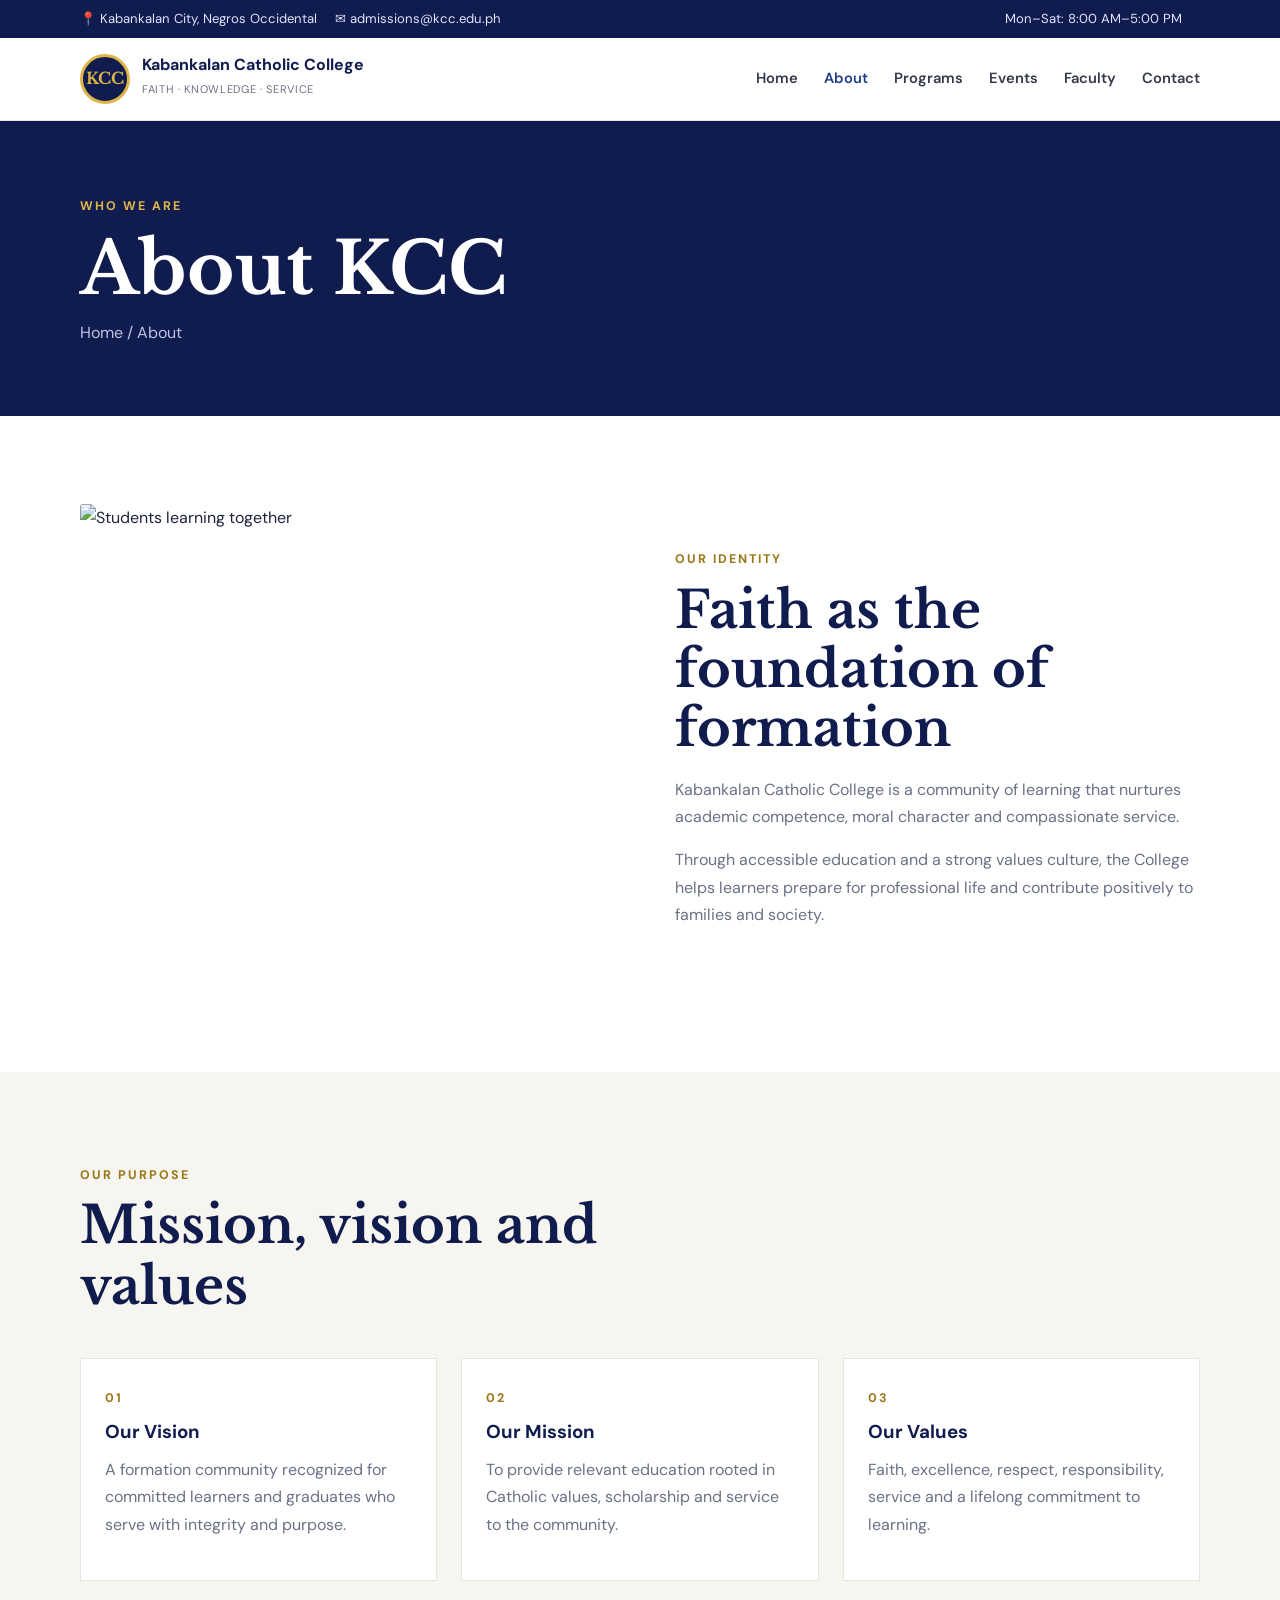
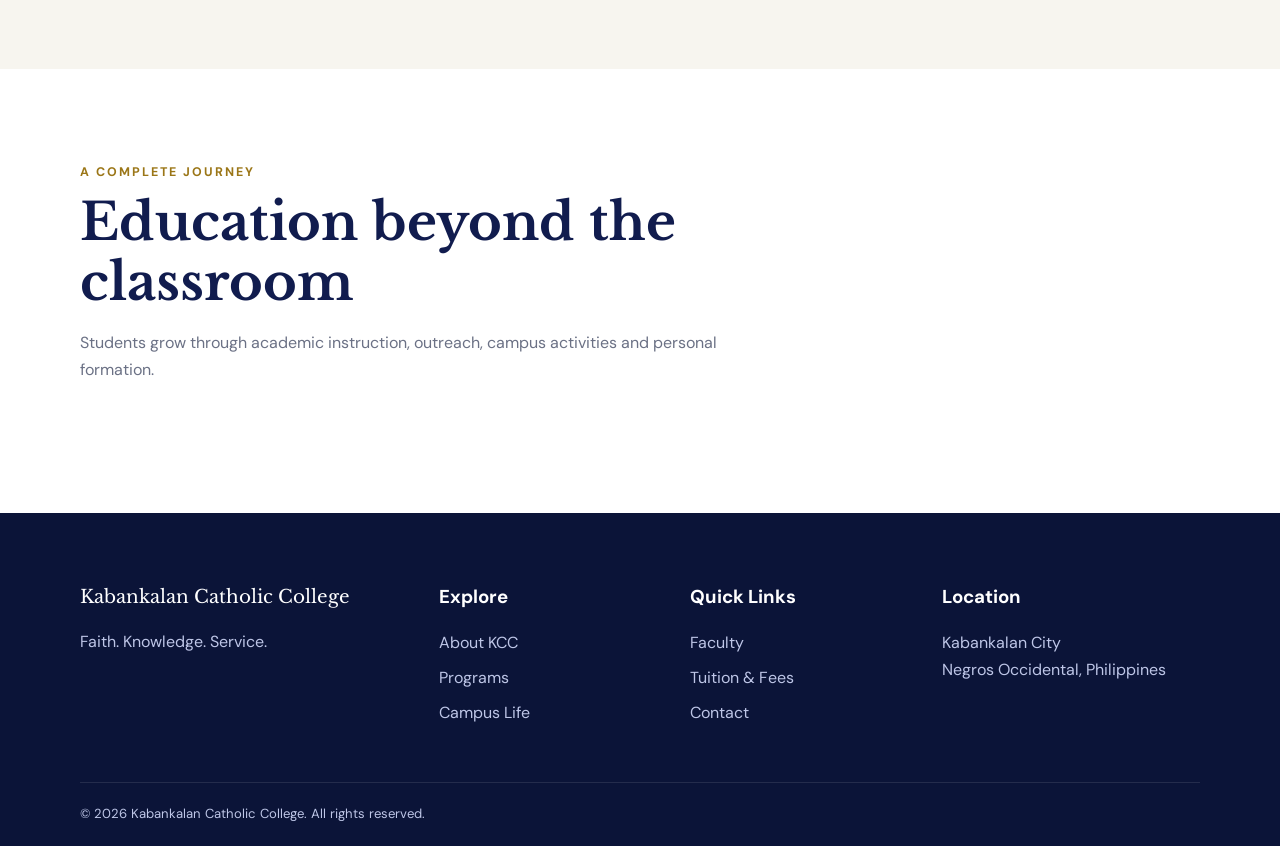
==== about.html @ 46db00e5 "adding the code at all files" ====
<!doctype html>
<html lang="en">
<head><meta charset="utf-8"><meta name="viewport" content="width=device-width,initial-scale=1"><title>About | Kabankalan Catholic College</title><link rel="stylesheet" href="assets/css/style.css"></head>
<body>
<div class="topbar"><div class="container topbar-inner"><div><span>📍 Kabankalan City, Negros Occidental</span><span>✉ admissions@kcc.edu.ph</span></div><div><span>Mon–Sat: 8:00 AM–5:00 PM</span></div></div></div>
<header class="site-header"><nav class="container nav" aria-label="Main navigation"><a class="brand" href="index.html"><span class="brand-mark">KCC</span><span><strong>Kabankalan Catholic College</strong><small>FAITH · KNOWLEDGE · SERVICE</small></span></a><button class="menu-toggle" type="button" aria-expanded="false" aria-label="Open navigation">☰</button><div class="nav-links"><a href="index.html">Home</a><a class="active" href="about.html">About</a><a href="courses.html">Programs</a><a href="events.html">Events</a><a href="trainers.html">Faculty</a><a href="contact.html">Contact</a></div></nav></header>
<main>
<section class="page-hero"><div class="container page-title"><span class="eyebrow">Who we are</span><h1>About KCC</h1><div class="breadcrumbs">Home / About</div></div></section>
<section class="section"><div class="container story-grid"><div class="story-image"><img src="https://images.unsplash.com/photo-1577896851231-70ef18881754?auto=format&fit=crop&w=900&q=85" alt="Students learning together"></div><div class="story-copy"><span class="eyebrow">Our identity</span><h2>Faith as the foundation of formation</h2><p>Kabankalan Catholic College is a community of learning that nurtures academic competence, moral character and compassionate service.</p><p>Through accessible education and a strong values culture, the College helps learners prepare for professional life and contribute positively to families and society.</p></div></div></section>
<section class="section bg-cream"><div class="container"><div class="section-heading"><span class="eyebrow">Our purpose</span><h2>Mission, vision and values</h2></div><div class="cards">
<article class="card"><div class="card-body"><span class="eyebrow">01</span><h3>Our Vision</h3><p>A formation community recognized for committed learners and graduates who serve with integrity and purpose.</p></div></article>
<article class="card"><div class="card-body"><span class="eyebrow">02</span><h3>Our Mission</h3><p>To provide relevant education rooted in Catholic values, scholarship and service to the community.</p></div></article>
<article class="card"><div class="card-body"><span class="eyebrow">03</span><h3>Our Values</h3><p>Faith, excellence, respect, responsibility, service and a lifelong commitment to learning.</p></div></article>
</div></div></section>
<section class="section"><div class="container"><div class="section-heading"><span class="eyebrow">A complete journey</span><h2>Education beyond the classroom</h2><p>Students grow through academic instruction, outreach, campus activities and personal formation.</p></div></div></section>
</main>
<footer class="footer"><div class="container footer-grid"><div><div class="footer-brand">Kabankalan Catholic College</div><p>Faith. Knowledge. Service.</p></div><div><h3>Explore</h3><ul><li><a href="about.html">About KCC</a></li><li><a href="courses.html">Programs</a></li><li><a href="events.html">Campus Life</a></li></ul></div><div><h3>Quick Links</h3><ul><li><a href="trainers.html">Faculty</a></li><li><a href="pricing.html">Tuition & Fees</a></li><li><a href="contact.html">Contact</a></li></ul></div><div><h3>Location</h3><p>Kabankalan City<br>Negros Occidental, Philippines</p></div></div><div class="container footer-bottom">© 2026 Kabankalan Catholic College. All rights reserved.</div></footer>
<script src="assets/js/main.js"></script>
</body></html>
---- assets/css/style.css ----
@import url('https://fonts.googleapis.com/css2?family=DM+Sans:wght@400;500;600;700&family=Libre+Baskerville:wght@400;700&display=swap');

:root {
  --navy: #111c4e;
  --blue: #1f3c88;
  --gold: #dfb64b;
  --cream: #f7f5ef;
  --ink: #20243a;
  --muted: #6b7185;
  --white: #ffffff;
  --border: #e7e5dc;
  --shadow: 0 18px 50px rgba(17, 28, 78, .12);
}

* { box-sizing: border-box; }
html { scroll-behavior: smooth; }
body {
  margin: 0;
  font-family: "DM Sans", sans-serif;
  color: var(--ink);
  background: var(--white);
  line-height: 1.7;
}
img { max-width: 100%; display: block; }
a { color: inherit; text-decoration: none; }
.container { width: min(1120px, calc(100% - 40px)); margin-inline: auto; }
.section { padding: 88px 0; }
.bg-cream { background: var(--cream); }
.eyebrow {
  color: #9b7617;
  font-size: .78rem;
  font-weight: 700;
  letter-spacing: .16em;
  text-transform: uppercase;
}
.section-heading { max-width: 650px; margin-bottom: 42px; }
.section-heading h2 {
  margin: 8px 0 12px;
  font-family: "Libre Baskerville", serif;
  font-size: clamp(2rem, 4vw, 3.25rem);
  line-height: 1.18;
  color: var(--navy);
}
.section-heading p { color: var(--muted); }

.topbar { background: var(--navy); color: #dfe4ff; font-size: .82rem; }
.topbar-inner { height: 38px; display: flex; align-items: center; justify-content: space-between; }
.topbar span { margin-right: 18px; }
.site-header { position: sticky; top: 0; z-index: 100; background: rgba(255,255,255,.97); border-bottom: 1px solid var(--border); }
.nav { height: 82px; display: flex; align-items: center; justify-content: space-between; }
.brand { display: flex; align-items: center; gap: 12px; }
.brand-mark {
  width: 50px; height: 50px; border-radius: 50%;
  display: grid; place-items: center;
  background: var(--navy); color: var(--gold);
  border: 3px solid var(--gold); font-family: "Libre Baskerville", serif; font-weight: 700;
}
.brand strong { display: block; color: var(--navy); line-height: 1.05; }
.brand small { color: var(--muted); font-size: .69rem; letter-spacing: .06em; }
.nav-links { display: flex; align-items: center; gap: 26px; }
.nav-links a { color: #34384b; font-weight: 600; font-size: .92rem; }
.nav-links a:hover, .nav-links a.active { color: var(--blue); }
.menu-toggle { display: none; border: 0; background: none; font-size: 1.6rem; color: var(--navy); }

.hero {
  min-height: 650px;
  display: flex; align-items: center;
  position: relative; overflow: hidden;
  background:
    linear-gradient(90deg, rgba(12, 23, 72, .95) 0%, rgba(17, 28, 78, .82) 48%, rgba(17, 28, 78, .18) 100%),
    url("https://images.unsplash.com/photo-1523050854058-8df90110c9f1?auto=format&fit=crop&w=1800&q=85") center/cover;
  color: var(--white);
}
.hero-content { max-width: 650px; padding: 80px 0; }
.hero .eyebrow { color: var(--gold); }
.hero h1 { font-family: "Libre Baskerville", serif; font-size: clamp(3rem, 7vw, 5.5rem); line-height: 1.05; margin: 16px 0 24px; }
.hero p { max-width: 560px; font-size: 1.12rem; color: #e9ecf9; }
.hero-actions { display: flex; gap: 12px; margin-top: 34px; flex-wrap: wrap; }
.button {
  display: inline-flex; align-items: center; justify-content: center;
  min-height: 50px; padding: 0 22px; border-radius: 4px;
  font-weight: 700; border: 1px solid transparent;
  transition: .2s ease;
}
.button-primary { background: var(--gold); color: var(--navy); }
.button-primary:hover { background: #eccb70; transform: translateY(-2px); }
.button-outline { color: var(--white); border-color: rgba(255,255,255,.7); }
.button-outline:hover { background: var(--white); color: var(--navy); }

.feature-strip { background: var(--navy); color: var(--white); }
.feature-grid { display: grid; grid-template-columns: repeat(3, 1fr); }
.feature { display: flex; gap: 16px; align-items: flex-start; padding: 28px 30px; border-right: 1px solid rgba(255,255,255,.12); }
.feature:last-child { border-right: 0; }
.feature-number { color: var(--gold); font-family: "Libre Baskerville", serif; font-size: 1.4rem; }
.feature h3 { margin: 0 0 4px; font-size: 1rem; }
.feature p { margin: 0; color: #bbc3e5; font-size: .88rem; }

.story-grid { display: grid; grid-template-columns: 1fr 1fr; gap: 70px; align-items: center; }
.story-image { position: relative; }
.story-image img { height: 480px; width: 100%; object-fit: cover; border-radius: 3px; }
.story-badge {
  position: absolute; right: -28px; bottom: -28px;
  width: 170px; height: 170px; border-radius: 50%;
  background: var(--gold); color: var(--navy);
  display: grid; place-content: center; text-align: center;
  border: 8px solid var(--white);
}
.story-badge strong { display: block; font-family: "Libre Baskerville", serif; font-size: 2.2rem; line-height: 1; }
.story-copy h2, .page-title h1 {
  font-family: "Libre Baskerville", serif; color: var(--navy);
  line-height: 1.15;
}
.story-copy h2 { font-size: clamp(2rem, 4vw, 3.2rem); margin: 10px 0 18px; }
.story-copy p { color: var(--muted); }
.text-link { color: var(--blue); font-weight: 700; border-bottom: 2px solid var(--gold); }

.cards { display: grid; grid-template-columns: repeat(3, 1fr); gap: 24px; }
.card { background: var(--white); border: 1px solid var(--border); overflow: hidden; transition: .25s ease; }
.card:hover { transform: translateY(-6px); box-shadow: var(--shadow); }
.card img { width: 100%; height: 210px; object-fit: cover; }
.card-body { padding: 24px; }
.card-body h3 { color: var(--navy); margin: 6px 0 8px; }
.card-body p { color: var(--muted); margin: 0 0 18px; }
.card-meta { display: flex; justify-content: space-between; color: #777b8d; font-size: .82rem; border-top: 1px solid var(--border); padding-top: 14px; }

.stats { background: var(--navy); color: var(--white); }
.stats-grid { display: grid; grid-template-columns: repeat(4, 1fr); text-align: center; }
.stat { padding: 45px 20px; border-right: 1px solid rgba(255,255,255,.12); }
.stat:last-child { border-right: 0; }
.stat strong { display: block; color: var(--gold); font-family: "Libre Baskerville", serif; font-size: 2.5rem; }

.cta { background: var(--gold); padding: 48px 0; }
.cta-inner { display: flex; align-items: center; justify-content: space-between; gap: 24px; }
.cta h2 { font-family: "Libre Baskerville", serif; color: var(--navy); margin: 0 0 4px; }
.cta p { margin: 0; color: #4e4a38; }
.cta .button { background: var(--navy); color: var(--white); }

.page-hero { background: var(--navy); color: var(--white); padding: 70px 0; }
.page-title .eyebrow { color: var(--gold); }
.page-title h1 { color: var(--white); font-size: clamp(2.5rem, 6vw, 4.5rem); margin: 10px 0 8px; }
.breadcrumbs { color: #bbc3e5; }
.content-grid { display: grid; grid-template-columns: 2fr 1fr; gap: 36px; }
.content-panel { background: var(--white); border: 1px solid var(--border); padding: 34px; }
.content-panel h2, .content-panel h3 { color: var(--navy); }
.info-card { background: var(--cream); padding: 28px; border-left: 4px solid var(--gold); }
.info-card h3 { margin-top: 0; color: var(--navy); }
.info-list { list-style: none; padding: 0; margin: 0; }
.info-list li { padding: 12px 0; border-bottom: 1px solid var(--border); }

.team-grid { display: grid; grid-template-columns: repeat(4, 1fr); gap: 20px; }
.person { text-align: center; }
.person img { width: 100%; height: 280px; object-fit: cover; border-radius: 3px; }
.person h3 { color: var(--navy); margin: 16px 0 2px; }
.person p { color: var(--muted); margin: 0; }

.events-list { display: grid; gap: 18px; }
.event-row { display: grid; grid-template-columns: 90px 1fr auto; align-items: center; gap: 20px; padding: 20px; border: 1px solid var(--border); }
.event-date { background: var(--navy); color: var(--white); text-align: center; padding: 10px; }
.event-date strong { display: block; color: var(--gold); font-size: 1.5rem; line-height: 1; }
.event-row h3 { margin: 0 0 4px; color: var(--navy); }
.event-row p { margin: 0; color: var(--muted); }

.contact-grid { display: grid; grid-template-columns: 1fr 1.4fr; gap: 40px; }
.contact-details { background: var(--navy); color: var(--white); padding: 36px; }
.contact-details h2 { margin-top: 0; }
.contact-details p { color: #d8def6; }
.contact-form { display: grid; gap: 16px; }
.field { display: grid; gap: 7px; }
.field label { font-weight: 700; color: var(--navy); }
.field input, .field textarea, .field select {
  width: 100%; border: 1px solid var(--border); border-radius: 3px;
  padding: 13px 14px; font: inherit; background: var(--white);
}
.field textarea { min-height: 140px; resize: vertical; }
.form-button { border: 0; cursor: pointer; background: var(--navy); color: var(--white); }

.footer { background: #0b1438; color: #bec6e7; padding-top: 68px; }
.footer-grid { display: grid; grid-template-columns: 1.5fr 1fr 1fr 1.2fr; gap: 36px; padding-bottom: 48px; }
.footer h3 { color: var(--white); margin: 0 0 16px; }
.footer-brand { color: var(--white); font-family: "Libre Baskerville", serif; font-size: 1.15rem; }
.footer ul { list-style: none; padding: 0; margin: 0; }
.footer li { margin: 8px 0; }
.footer a:hover { color: var(--gold); }
.footer-bottom { border-top: 1px solid rgba(255,255,255,.1); padding: 20px 0; font-size: .82rem; }

@media (max-width: 900px) {
  .topbar { display: none; }
  .nav { height: 72px; }
  .menu-toggle { display: block; }
  .nav-links {
    display: none; position: absolute; left: 0; right: 0; top: 72px;
    background: var(--white); border-bottom: 1px solid var(--border);
    padding: 20px; flex-direction: column; align-items: flex-start;
  }
  .nav-links.open { display: flex; }
  .feature-grid, .cards, .team-grid { grid-template-columns: 1fr 1fr; }
  .feature:nth-child(2) { border-right: 0; }
  .story-grid, .content-grid, .contact-grid { grid-template-columns: 1fr; }
  .story-badge { right: 15px; }
  .stats-grid { grid-template-columns: 1fr 1fr; }
  .footer-grid { grid-template-columns: 1fr 1fr; }
}

@media (max-width: 580px) {
  .container { width: min(100% - 28px, 1120px); }
  .brand small { display: none; }
  .hero { min-height: 590px; }
  .feature-grid, .cards, .team-grid, .stats-grid, .footer-grid { grid-template-columns: 1fr; }
  .feature { border-right: 0; border-bottom: 1px solid rgba(255,255,255,.12); }
  .story-image img { height: 350px; }
  .story-badge { width: 130px; height: 130px; }
  .cta-inner { align-items: flex-start; flex-direction: column; }
  .event-row { grid-template-columns: 78px 1fr; }
  .event-row .button { grid-column: 1 / -1; }
  .stat { border-right: 0; border-bottom: 1px solid rgba(255,255,255,.12); }
}
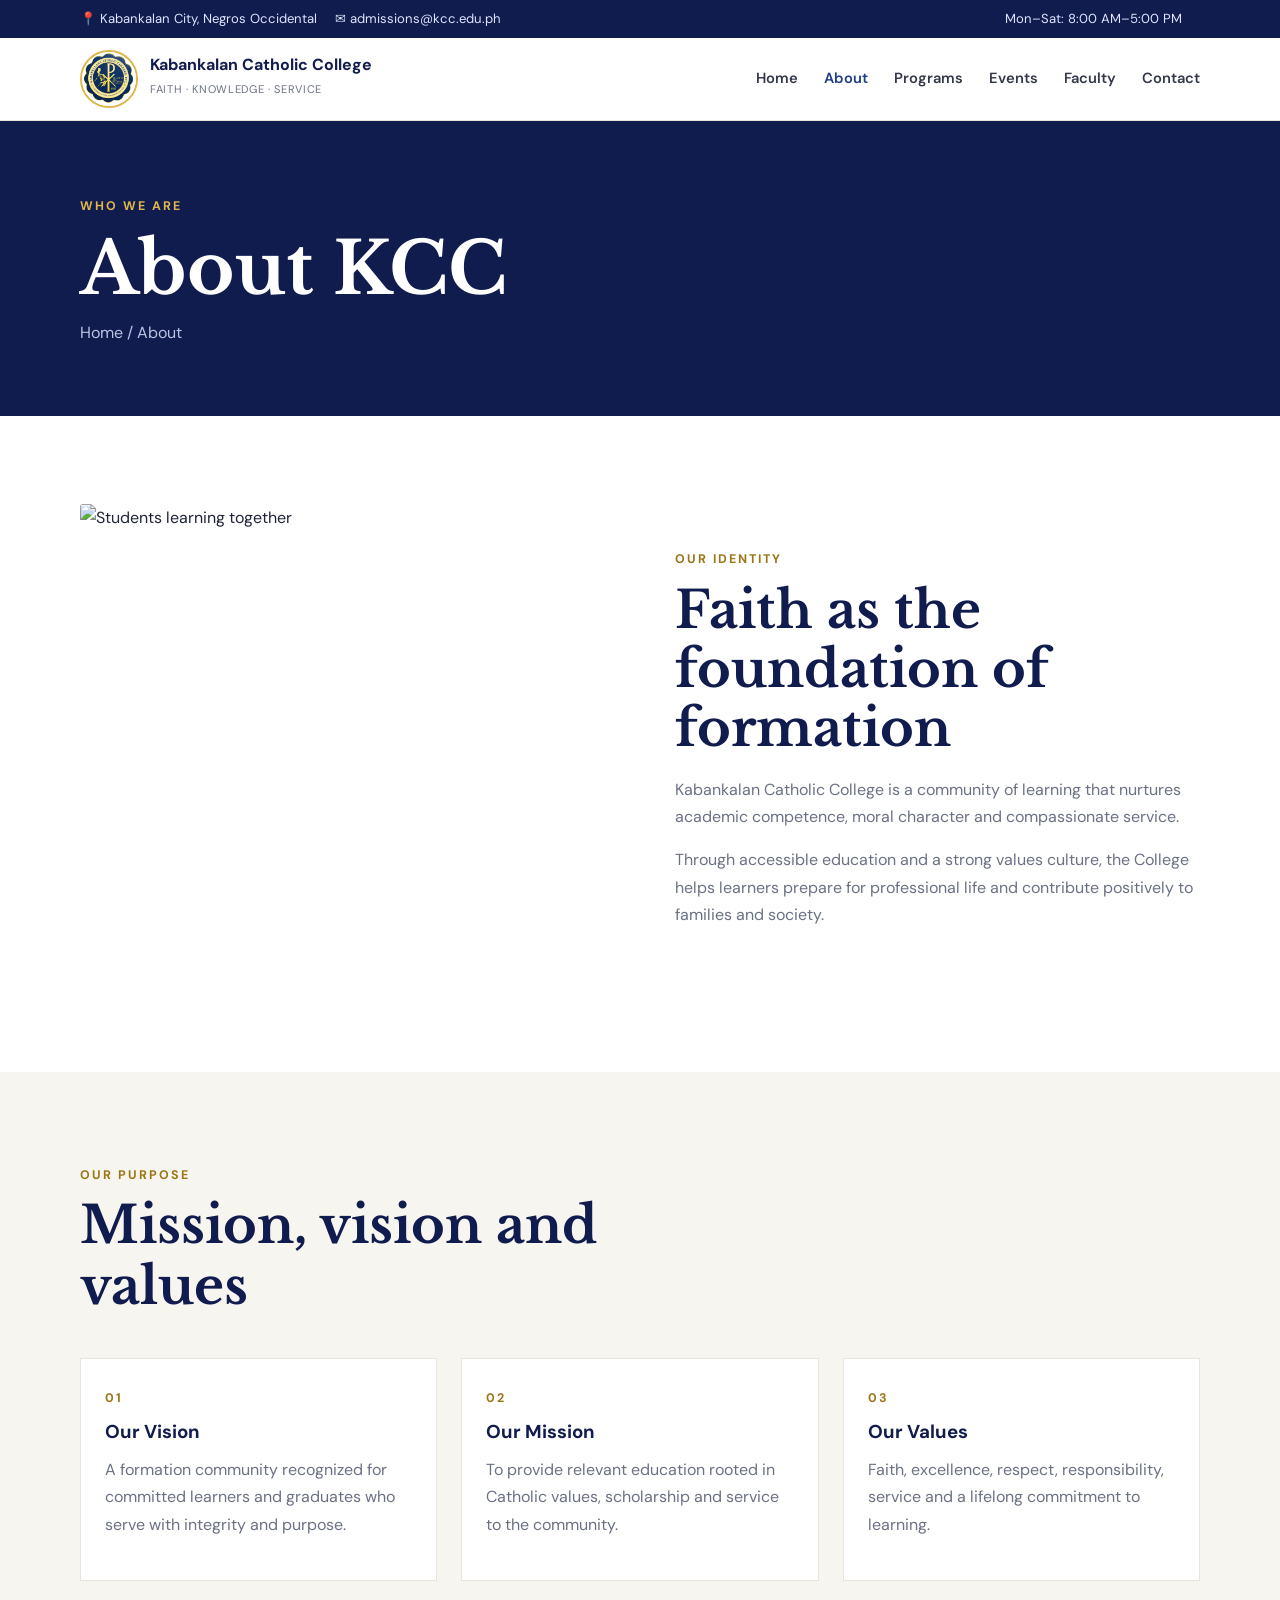
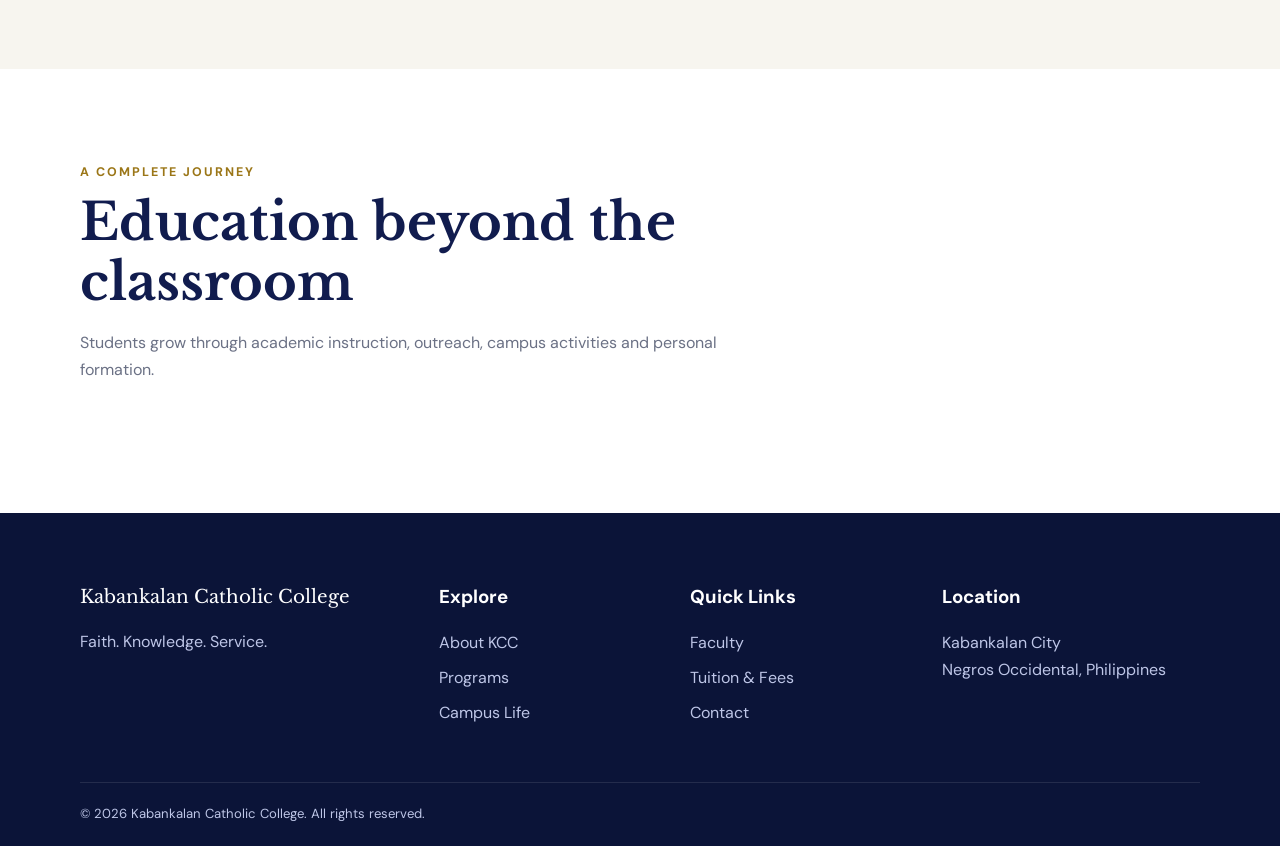
==== commit 15a00a73: "adding logo" ====
--- a/about.html
+++ b/about.html
@@ -3,7 +3,7 @@
 <head><meta charset="utf-8"><meta name="viewport" content="width=device-width,initial-scale=1"><title>About | Kabankalan Catholic College</title><link rel="stylesheet" href="assets/css/style.css"></head>
 <body>
 <div class="topbar"><div class="container topbar-inner"><div><span>📍 Kabankalan City, Negros Occidental</span><span>✉ admissions@kcc.edu.ph</span></div><div><span>Mon–Sat: 8:00 AM–5:00 PM</span></div></div></div>
-<header class="site-header"><nav class="container nav" aria-label="Main navigation"><a class="brand" href="index.html"><span class="brand-mark">KCC</span><span><strong>Kabankalan Catholic College</strong><small>FAITH · KNOWLEDGE · SERVICE</small></span></a><button class="menu-toggle" type="button" aria-expanded="false" aria-label="Open navigation">☰</button><div class="nav-links"><a href="index.html">Home</a><a class="active" href="about.html">About</a><a href="courses.html">Programs</a><a href="events.html">Events</a><a href="trainers.html">Faculty</a><a href="contact.html">Contact</a></div></nav></header>
+<header class="site-header"><nav class="container nav" aria-label="Main navigation"><a class="brand" href="index.html"><span class="brand-mark"><img src="assets/images/kcc-logo.png" alt="Kabankalan Catholic College seal"></span><span><strong>Kabankalan Catholic College</strong><small>FAITH · KNOWLEDGE · SERVICE</small></span></a><button class="menu-toggle" type="button" aria-expanded="false" aria-label="Open navigation">☰</button><div class="nav-links"><a href="index.html">Home</a><a class="active" href="about.html">About</a><a href="courses.html">Programs</a><a href="events.html">Events</a><a href="trainers.html">Faculty</a><a href="contact.html">Contact</a></div></nav></header>
 <main>
 <section class="page-hero"><div class="container page-title"><span class="eyebrow">Who we are</span><h1>About KCC</h1><div class="breadcrumbs">Home / About</div></div></section>
 <section class="section"><div class="container story-grid"><div class="story-image"><img src="https://images.unsplash.com/photo-1577896851231-70ef18881754?auto=format&fit=crop&w=900&q=85" alt="Students learning together"></div><div class="story-copy"><span class="eyebrow">Our identity</span><h2>Faith as the foundation of formation</h2><p>Kabankalan Catholic College is a community of learning that nurtures academic competence, moral character and compassionate service.</p><p>Through accessible education and a strong values culture, the College helps learners prepare for professional life and contribute positively to families and society.</p></div></div></section>
--- a/assets/css/style.css
+++ b/assets/css/style.css
@@ -50,11 +50,13 @@
 .nav { height: 82px; display: flex; align-items: center; justify-content: space-between; }
 .brand { display: flex; align-items: center; gap: 12px; }
 .brand-mark {
-  width: 50px; height: 50px; border-radius: 50%;
+  width: 58px; height: 58px; border-radius: 50%;
   display: grid; place-items: center;
-  background: var(--navy); color: var(--gold);
-  border: 3px solid var(--gold); font-family: "Libre Baskerville", serif; font-weight: 700;
-}
+  background: var(--white); overflow: hidden;
+  border: 2px solid var(--gold);
+  flex: 0 0 58px;
+}
+.brand-mark img { width: 100%; height: 100%; object-fit: contain; }
 .brand strong { display: block; color: var(--navy); line-height: 1.05; }
 .brand small { color: var(--muted); font-size: .69rem; letter-spacing: .06em; }
 .nav-links { display: flex; align-items: center; gap: 26px; }
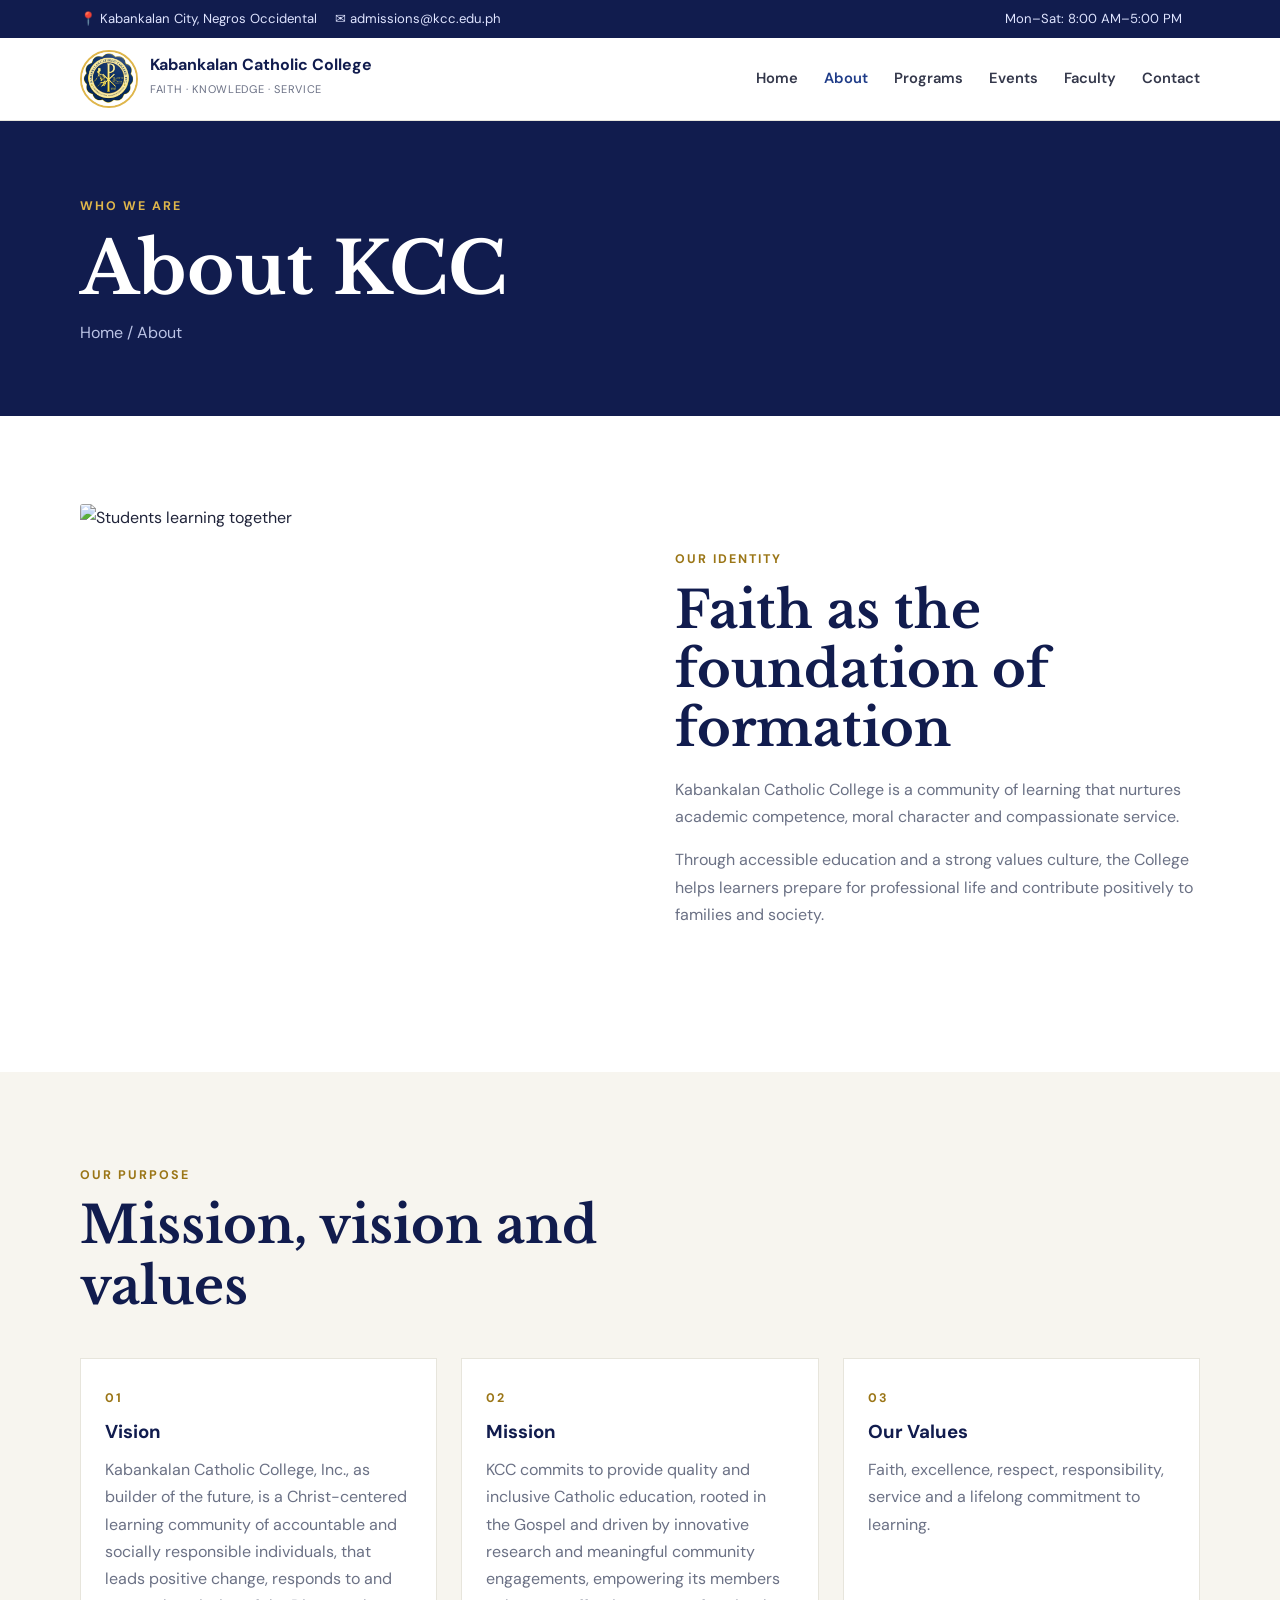
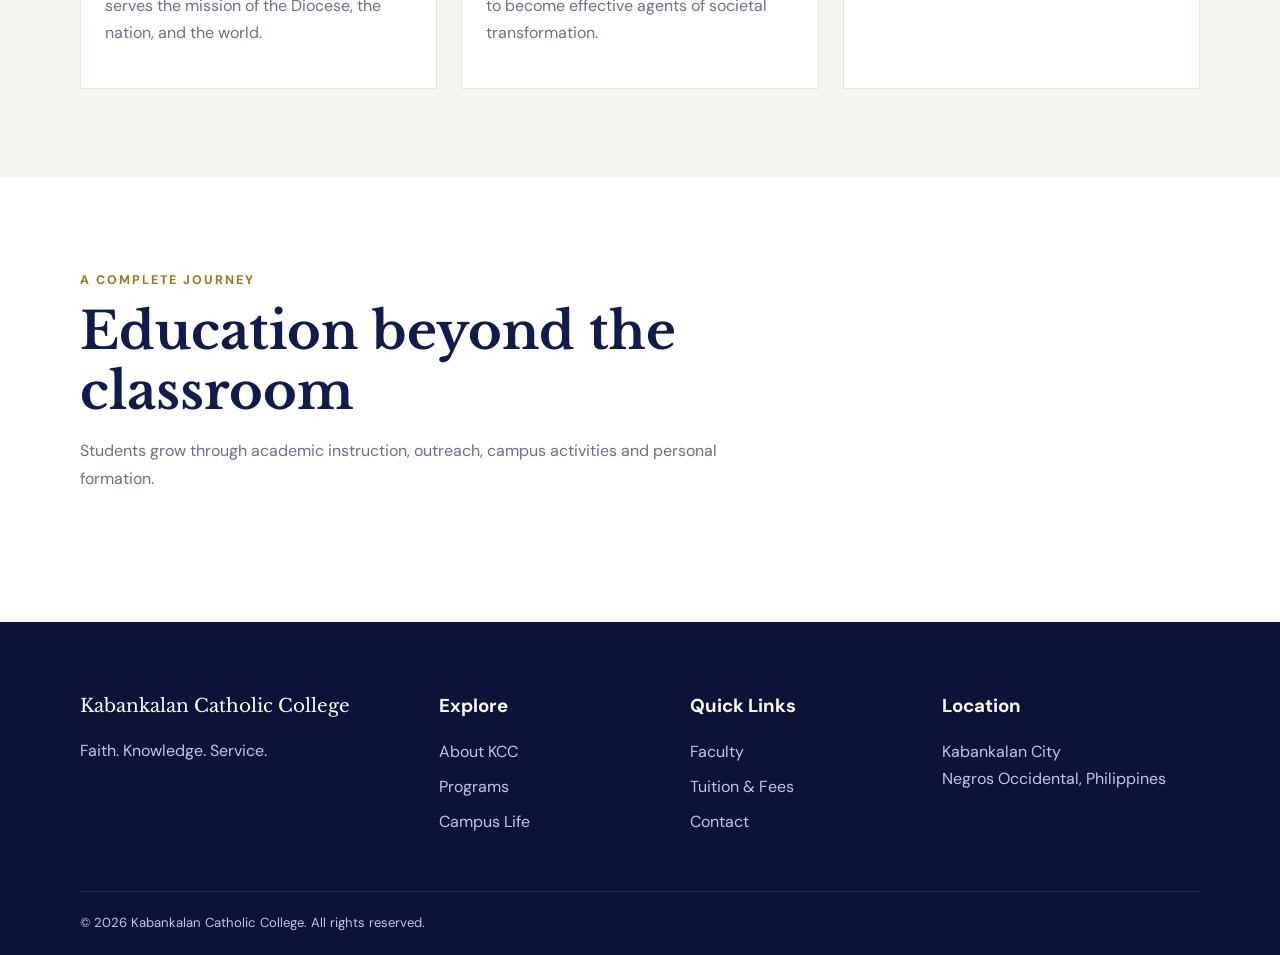
==== commit 21306f70: "adding vision and mission" ====
--- a/about.html
+++ b/about.html
@@ -8,8 +8,8 @@
 <section class="page-hero"><div class="container page-title"><span class="eyebrow">Who we are</span><h1>About KCC</h1><div class="breadcrumbs">Home / About</div></div></section>
 <section class="section"><div class="container story-grid"><div class="story-image"><img src="https://images.unsplash.com/photo-1577896851231-70ef18881754?auto=format&fit=crop&w=900&q=85" alt="Students learning together"></div><div class="story-copy"><span class="eyebrow">Our identity</span><h2>Faith as the foundation of formation</h2><p>Kabankalan Catholic College is a community of learning that nurtures academic competence, moral character and compassionate service.</p><p>Through accessible education and a strong values culture, the College helps learners prepare for professional life and contribute positively to families and society.</p></div></div></section>
 <section class="section bg-cream"><div class="container"><div class="section-heading"><span class="eyebrow">Our purpose</span><h2>Mission, vision and values</h2></div><div class="cards">
-<article class="card"><div class="card-body"><span class="eyebrow">01</span><h3>Our Vision</h3><p>A formation community recognized for committed learners and graduates who serve with integrity and purpose.</p></div></article>
-<article class="card"><div class="card-body"><span class="eyebrow">02</span><h3>Our Mission</h3><p>To provide relevant education rooted in Catholic values, scholarship and service to the community.</p></div></article>
+<article class="card"><div class="card-body"><span class="eyebrow">01</span><h3>Vision</h3><p>Kabankalan Catholic College, Inc., as builder of the future, is a Christ-centered learning community of accountable and socially responsible individuals, that leads positive change, responds to and serves the mission of the Diocese, the nation, and the world.</p></div></article>
+<article class="card"><div class="card-body"><span class="eyebrow">02</span><h3>Mission</h3><p>KCC commits to provide quality and inclusive Catholic education, rooted in the Gospel and driven by innovative research and meaningful community engagements, empowering its members to become effective agents of societal transformation.</p></div></article>
 <article class="card"><div class="card-body"><span class="eyebrow">03</span><h3>Our Values</h3><p>Faith, excellence, respect, responsibility, service and a lifelong commitment to learning.</p></div></article>
 </div></div></section>
 <section class="section"><div class="container"><div class="section-heading"><span class="eyebrow">A complete journey</span><h2>Education beyond the classroom</h2><p>Students grow through academic instruction, outreach, campus activities and personal formation.</p></div></div></section>
--- a/assets/css/style.css
+++ b/assets/css/style.css
@@ -124,6 +124,19 @@
 .card-body h3 { color: var(--navy); margin: 6px 0 8px; }
 .card-body p { color: var(--muted); margin: 0 0 18px; }
 .card-meta { display: flex; justify-content: space-between; color: #777b8d; font-size: .82rem; border-top: 1px solid var(--border); padding-top: 14px; }
+.program-actions { display: flex; gap: 12px; flex-wrap: wrap; margin-top: 16px; }
+.program-actions a { padding: 10px 16px; border: 1px solid var(--border); border-radius: 4px; color: var(--navy); font-weight: 700; }
+.program-actions a:hover { background: var(--navy); color: var(--white); }
+.college-heading { margin: 54px 0 24px; padding-top: 24px; border-top: 1px solid var(--border); }
+.college-heading:first-of-type { margin-top: 20px; }
+.college-heading h2 { margin: 0 0 6px; color: var(--navy); font-family: "Libre Baskerville", serif; }
+.college-heading p { margin: 0; color: var(--muted); }
+.strand-grid { display: grid; grid-template-columns: repeat(2, 1fr); gap: 24px; }
+.strand-card { border: 1px solid var(--border); background: var(--white); padding: 28px; }
+.strand-card h3 { margin: 4px 0 8px; color: var(--navy); }
+.strand-card h4 { margin: 22px 0 8px; color: var(--navy); }
+.strand-card ul { margin: 0; padding-left: 20px; color: var(--muted); }
+.strand-card p { color: var(--muted); }
 
 .stats { background: var(--navy); color: var(--white); }
 .stats-grid { display: grid; grid-template-columns: repeat(4, 1fr); text-align: center; }
@@ -201,6 +214,7 @@
   .story-badge { right: 15px; }
   .stats-grid { grid-template-columns: 1fr 1fr; }
   .footer-grid { grid-template-columns: 1fr 1fr; }
+  .strand-grid { grid-template-columns: 1fr; }
 }
 
 @media (max-width: 580px) {
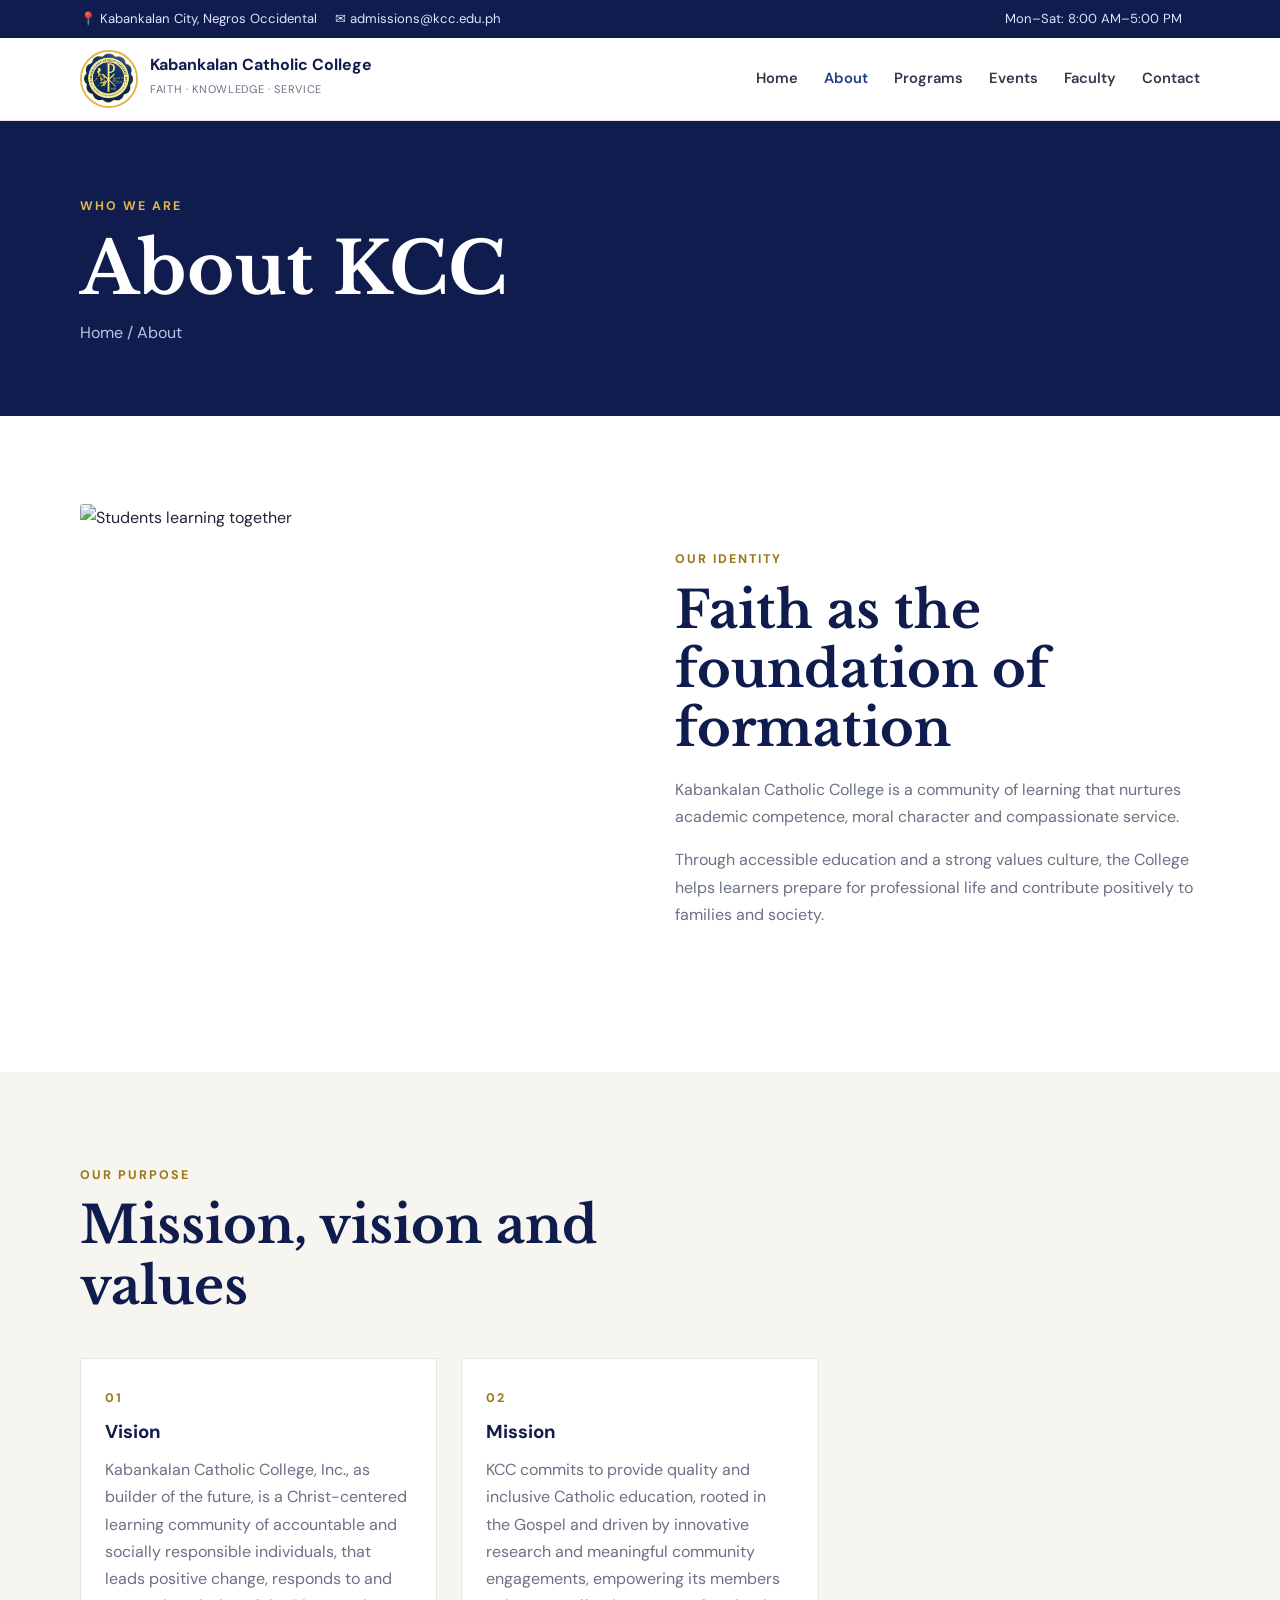
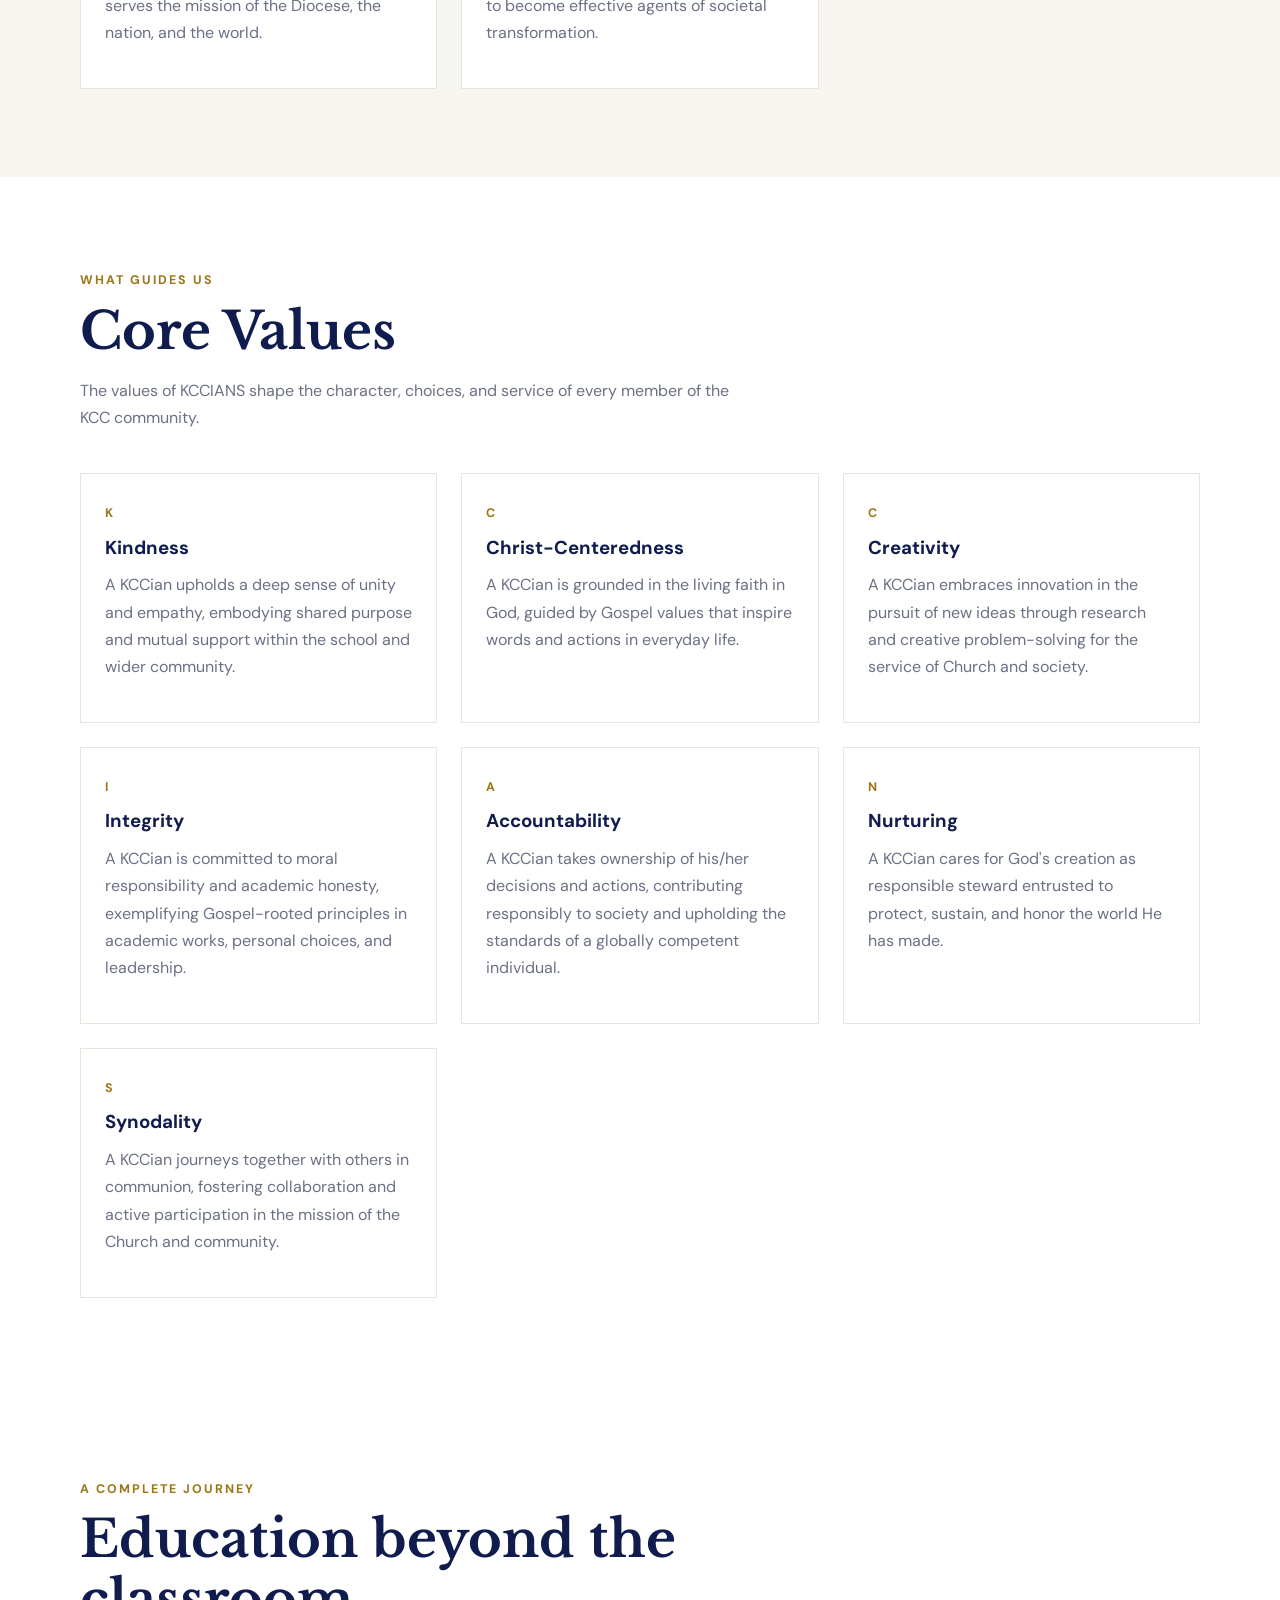
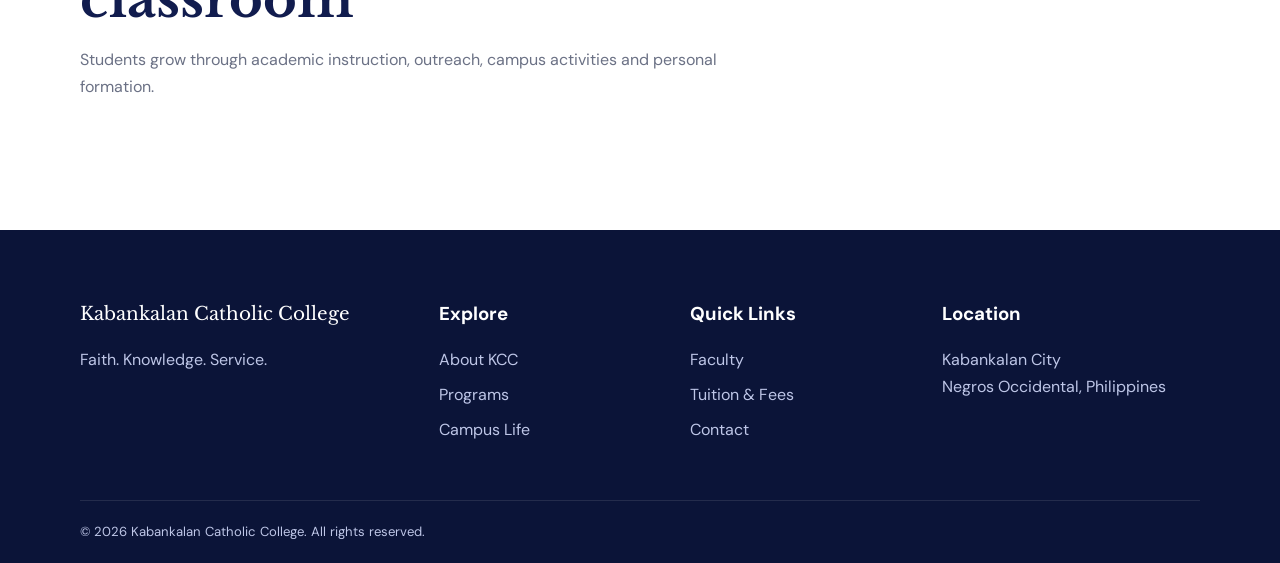
==== commit 98f04ac7: "adding core values" ====
--- a/about.html
+++ b/about.html
@@ -10,8 +10,19 @@
 <section class="section bg-cream"><div class="container"><div class="section-heading"><span class="eyebrow">Our purpose</span><h2>Mission, vision and values</h2></div><div class="cards">
 <article class="card"><div class="card-body"><span class="eyebrow">01</span><h3>Vision</h3><p>Kabankalan Catholic College, Inc., as builder of the future, is a Christ-centered learning community of accountable and socially responsible individuals, that leads positive change, responds to and serves the mission of the Diocese, the nation, and the world.</p></div></article>
 <article class="card"><div class="card-body"><span class="eyebrow">02</span><h3>Mission</h3><p>KCC commits to provide quality and inclusive Catholic education, rooted in the Gospel and driven by innovative research and meaningful community engagements, empowering its members to become effective agents of societal transformation.</p></div></article>
-<article class="card"><div class="card-body"><span class="eyebrow">03</span><h3>Our Values</h3><p>Faith, excellence, respect, responsibility, service and a lifelong commitment to learning.</p></div></article>
 </div></div></section>
+<section class="section"><div class="container">
+  <div class="section-heading"><span class="eyebrow">What guides us</span><h2>Core Values</h2><p>The values of KCCIANS shape the character, choices, and service of every member of the KCC community.</p></div>
+  <div class="cards">
+    <article class="card"><div class="card-body"><span class="eyebrow">K</span><h3>Kindness</h3><p>A KCCian upholds a deep sense of unity and empathy, embodying shared purpose and mutual support within the school and wider community.</p></div></article>
+    <article class="card"><div class="card-body"><span class="eyebrow">C</span><h3>Christ-Centeredness</h3><p>A KCCian is grounded in the living faith in God, guided by Gospel values that inspire words and actions in everyday life.</p></div></article>
+    <article class="card"><div class="card-body"><span class="eyebrow">C</span><h3>Creativity</h3><p>A KCCian embraces innovation in the pursuit of new ideas through research and creative problem-solving for the service of Church and society.</p></div></article>
+    <article class="card"><div class="card-body"><span class="eyebrow">I</span><h3>Integrity</h3><p>A KCCian is committed to moral responsibility and academic honesty, exemplifying Gospel-rooted principles in academic works, personal choices, and leadership.</p></div></article>
+    <article class="card"><div class="card-body"><span class="eyebrow">A</span><h3>Accountability</h3><p>A KCCian takes ownership of his/her decisions and actions, contributing responsibly to society and upholding the standards of a globally competent individual.</p></div></article>
+    <article class="card"><div class="card-body"><span class="eyebrow">N</span><h3>Nurturing</h3><p>A KCCian cares for God's creation as responsible steward entrusted to protect, sustain, and honor the world He has made.</p></div></article>
+    <article class="card"><div class="card-body"><span class="eyebrow">S</span><h3>Synodality</h3><p>A KCCian journeys together with others in communion, fostering collaboration and active participation in the mission of the Church and community.</p></div></article>
+  </div>
+</div></section>
 <section class="section"><div class="container"><div class="section-heading"><span class="eyebrow">A complete journey</span><h2>Education beyond the classroom</h2><p>Students grow through academic instruction, outreach, campus activities and personal formation.</p></div></div></section>
 </main>
 <footer class="footer"><div class="container footer-grid"><div><div class="footer-brand">Kabankalan Catholic College</div><p>Faith. Knowledge. Service.</p></div><div><h3>Explore</h3><ul><li><a href="about.html">About KCC</a></li><li><a href="courses.html">Programs</a></li><li><a href="events.html">Campus Life</a></li></ul></div><div><h3>Quick Links</h3><ul><li><a href="trainers.html">Faculty</a></li><li><a href="pricing.html">Tuition & Fees</a></li><li><a href="contact.html">Contact</a></li></ul></div><div><h3>Location</h3><p>Kabankalan City<br>Negros Occidental, Philippines</p></div></div><div class="container footer-bottom">© 2026 Kabankalan Catholic College. All rights reserved.</div></footer>
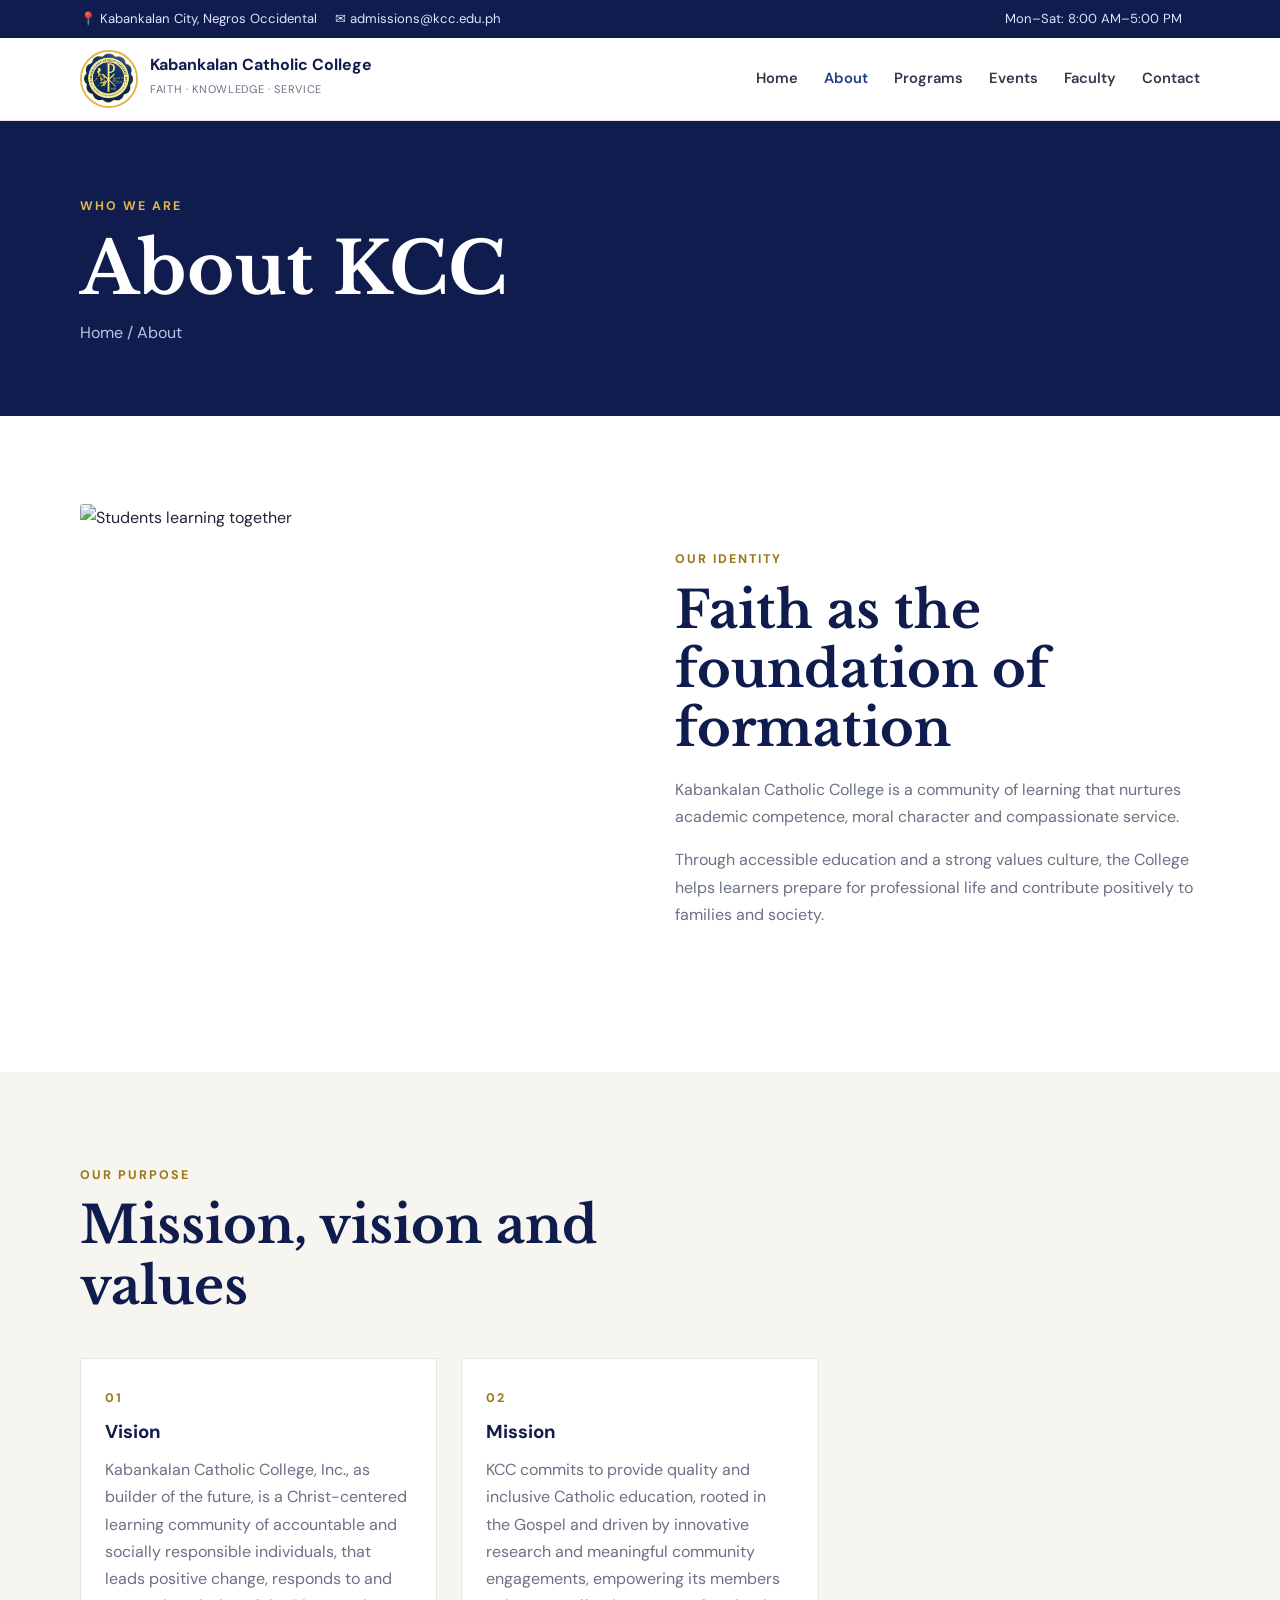
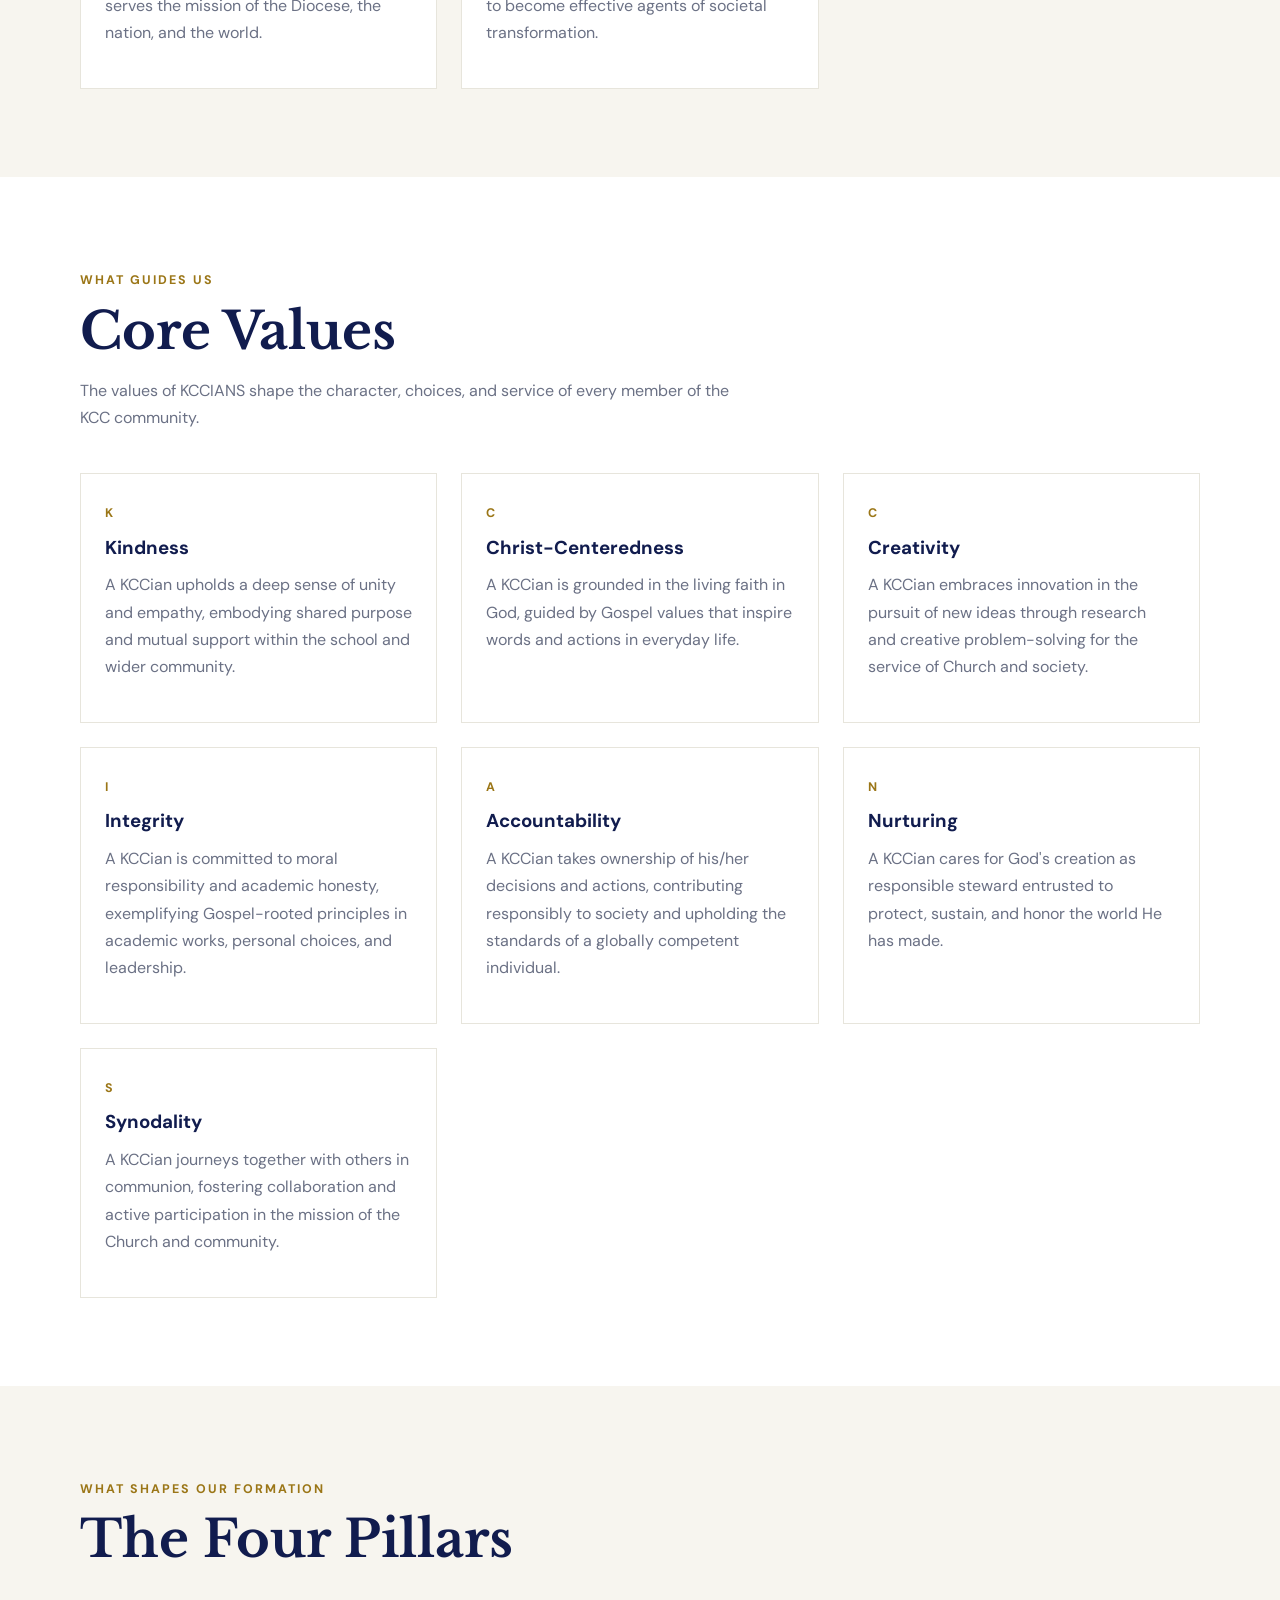
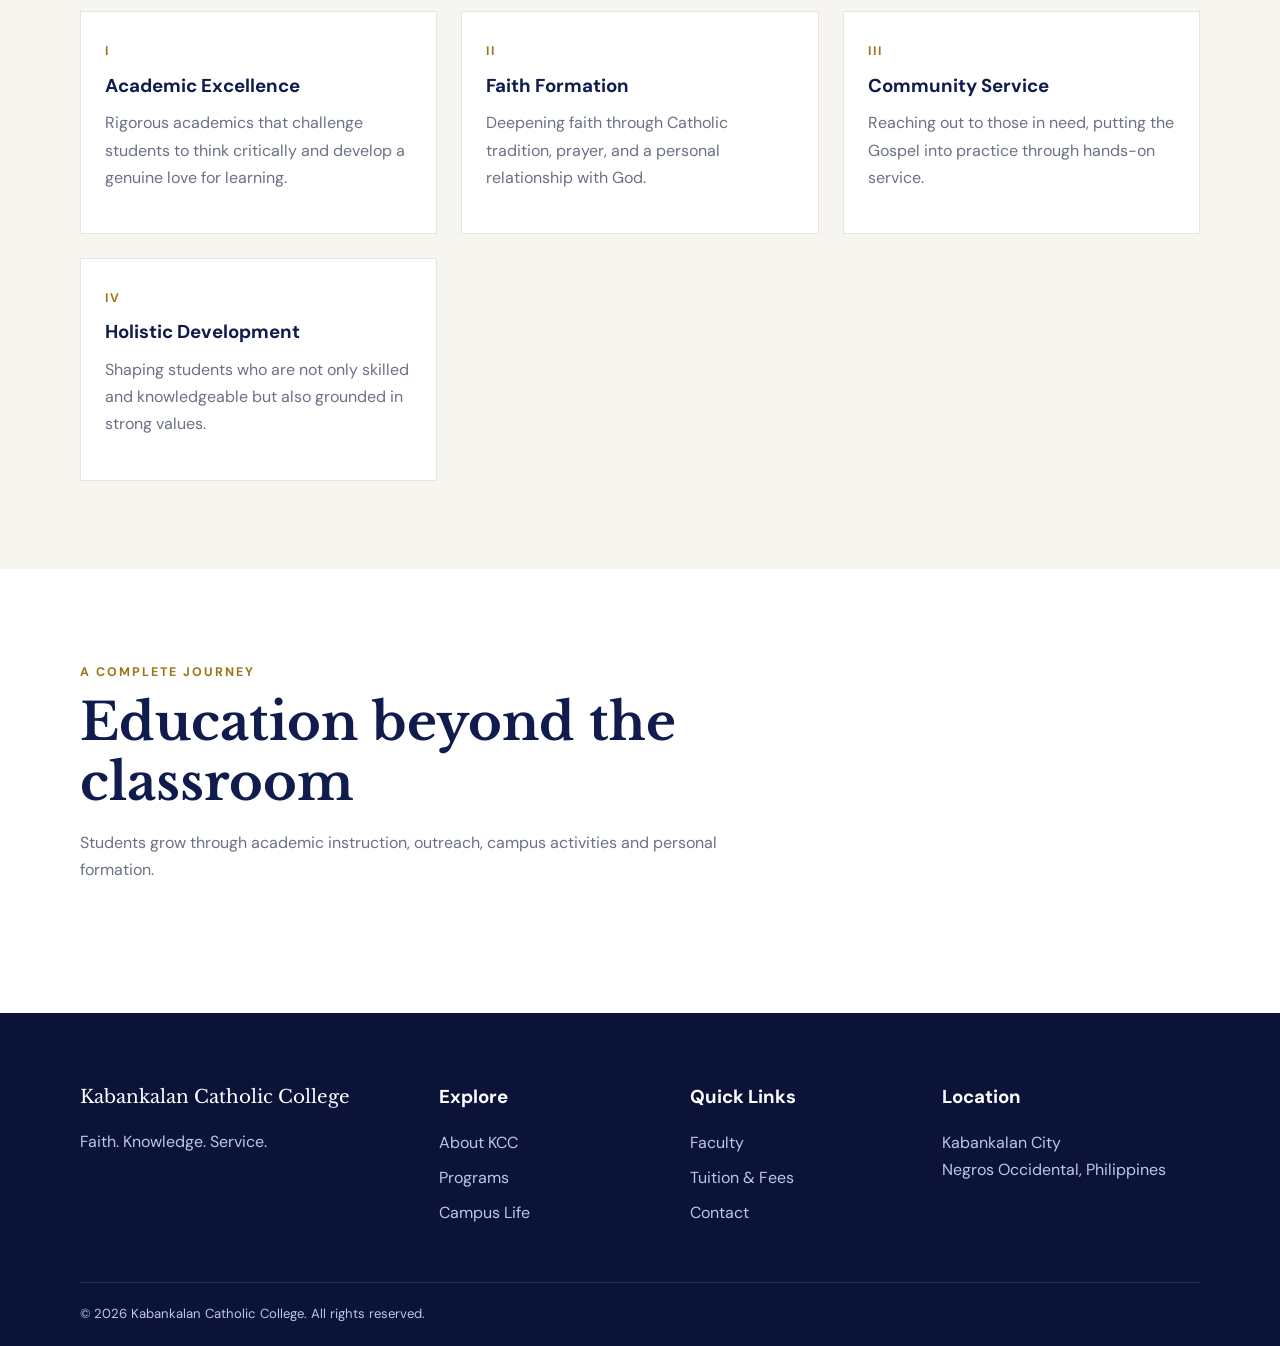
==== commit b5af514a: "adding the four pillars" ====
--- a/about.html
+++ b/about.html
@@ -23,6 +23,15 @@
     <article class="card"><div class="card-body"><span class="eyebrow">S</span><h3>Synodality</h3><p>A KCCian journeys together with others in communion, fostering collaboration and active participation in the mission of the Church and community.</p></div></article>
   </div>
 </div></section>
+  <section class="section bg-cream"><div class="container">
+    <div class="section-heading"><span class="eyebrow">What shapes our formation</span><h2>The Four Pillars</h2></div>
+    <div class="cards">
+      <article class="card"><div class="card-body"><span class="eyebrow">I</span><h3>Academic Excellence</h3><p>Rigorous academics that challenge students to think critically and develop a genuine love for learning.</p></div></article>
+      <article class="card"><div class="card-body"><span class="eyebrow">II</span><h3>Faith Formation</h3><p>Deepening faith through Catholic tradition, prayer, and a personal relationship with God.</p></div></article>
+      <article class="card"><div class="card-body"><span class="eyebrow">III</span><h3>Community Service</h3><p>Reaching out to those in need, putting the Gospel into practice through hands-on service.</p></div></article>
+      <article class="card"><div class="card-body"><span class="eyebrow">IV</span><h3>Holistic Development</h3><p>Shaping students who are not only skilled and knowledgeable but also grounded in strong values.</p></div></article>
+    </div>
+  </div></section>
 <section class="section"><div class="container"><div class="section-heading"><span class="eyebrow">A complete journey</span><h2>Education beyond the classroom</h2><p>Students grow through academic instruction, outreach, campus activities and personal formation.</p></div></div></section>
 </main>
 <footer class="footer"><div class="container footer-grid"><div><div class="footer-brand">Kabankalan Catholic College</div><p>Faith. Knowledge. Service.</p></div><div><h3>Explore</h3><ul><li><a href="about.html">About KCC</a></li><li><a href="courses.html">Programs</a></li><li><a href="events.html">Campus Life</a></li></ul></div><div><h3>Quick Links</h3><ul><li><a href="trainers.html">Faculty</a></li><li><a href="pricing.html">Tuition & Fees</a></li><li><a href="contact.html">Contact</a></li></ul></div><div><h3>Location</h3><p>Kabankalan City<br>Negros Occidental, Philippines</p></div></div><div class="container footer-bottom">© 2026 Kabankalan Catholic College. All rights reserved.</div></footer>
